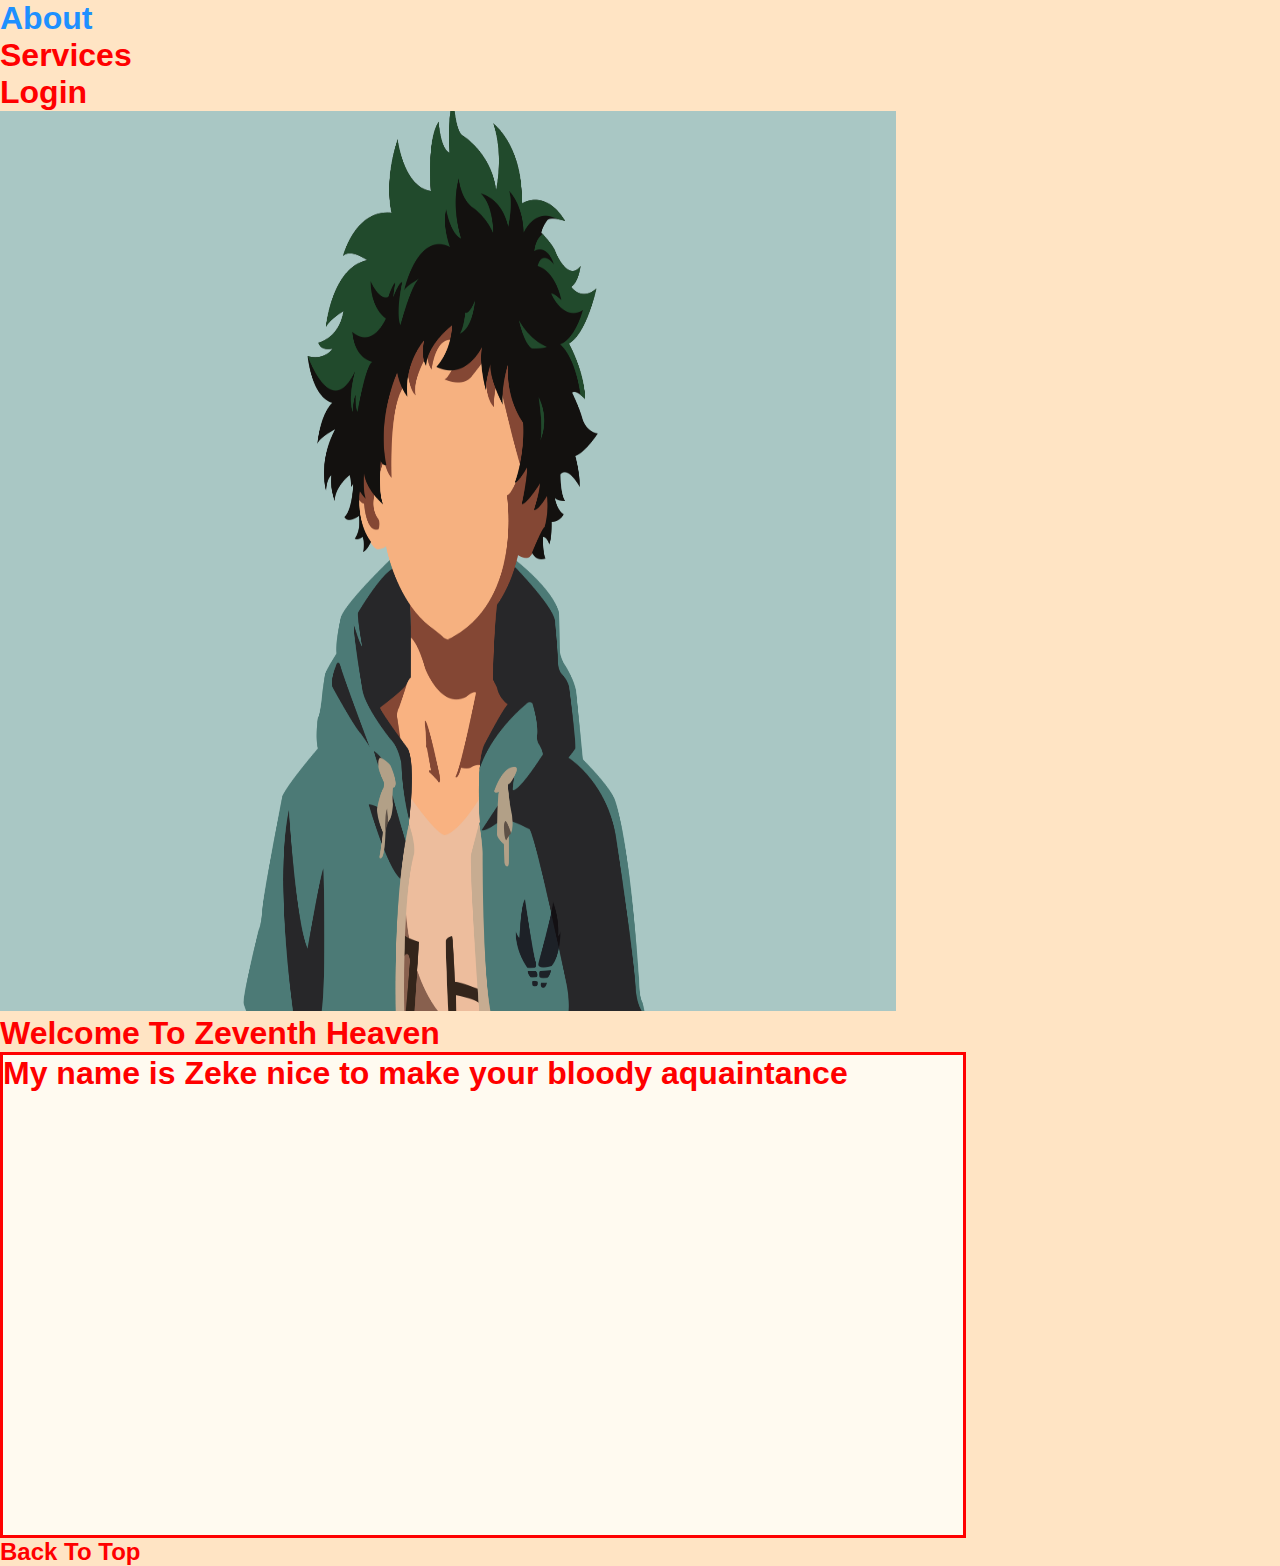
==== index.html @ c17187b0 "initial commit" ====
<!DOCTYPE html>
<html lang="en">
  <head>
    <meta charset="UTF-8" />
    <meta http-equiv="X-UA-Compatible" content="IE=edge" />
    <meta name="viewport" content="width=device-width, initial-scale=1.0" />
    <title>Home</title>
    <link rel="stylesheet" href="./css/styles.css" />
  </head>
  <body id="House">
    <nav>
      <h1>
        <a href="Untitled-1 (2).html" target="_blank"  class="linked"
          >About</a>
      </h1>
      <h1>
        <a href="Uncharted.html" target="_blank" class="linked">Services</a>
      </h1>
      <h1>
        <a href="Untitled-1.html" target="_blank" class="linked">Login</a>
    </nav>
      <img src="Fresh Deku.png" alt="Deku" id="Izuku" />
      <h1>Welcome To Zeventh Heaven</h1>
      <div>
        <h1 class="Zeke">My name is Zeke nice to make your bloody aquaintance</h1>
      </div>
    </h1>
    <h2>
      <a href="#House" class="Beginning">Back To Top</a>
    </h2>
  </body>
</html>
---- css/styles.css ----
* {
  margin: 0;
}
#First {
  color: rgb(210, 18, 10);
  background: bisque;
}
#House {
  background: bisque;
  color: red;
}
#Izuku {
  height: 100vh;
  width: 70vw;
}
div {
  background-color: floralwhite;
  border-style: solid;
  width: 60rem;
  height: 30rem;
  font-weight: 900;
  position: relative;
}
body {
  font-family: helvetica;
  text-decoration: none;
}
a {
  text-decoration: none;
  background-color: bisque;
  color: red;
  display: block;
}
#Beginning {
  background-color: black;
}

.linked {
  margin-top: 0;
  top: 0;
  position: sticky;
}
/* #Morales {
  z-index: 4;
  position: absolute;
  top: -2;
} */
h1:hover {
  background-color: black;
  color: coral;
  transition-property: all;
  transition-duration: 1s;
}
div:hover {
  background-color: black;
  color: coral;
  transition-property: all;
  transition-duration: 1s;
}
a:visited {
  color: purple;
}
a:hover,
a:focus {
  color: dodgerblue;
}
a:active {
  color: red;
}
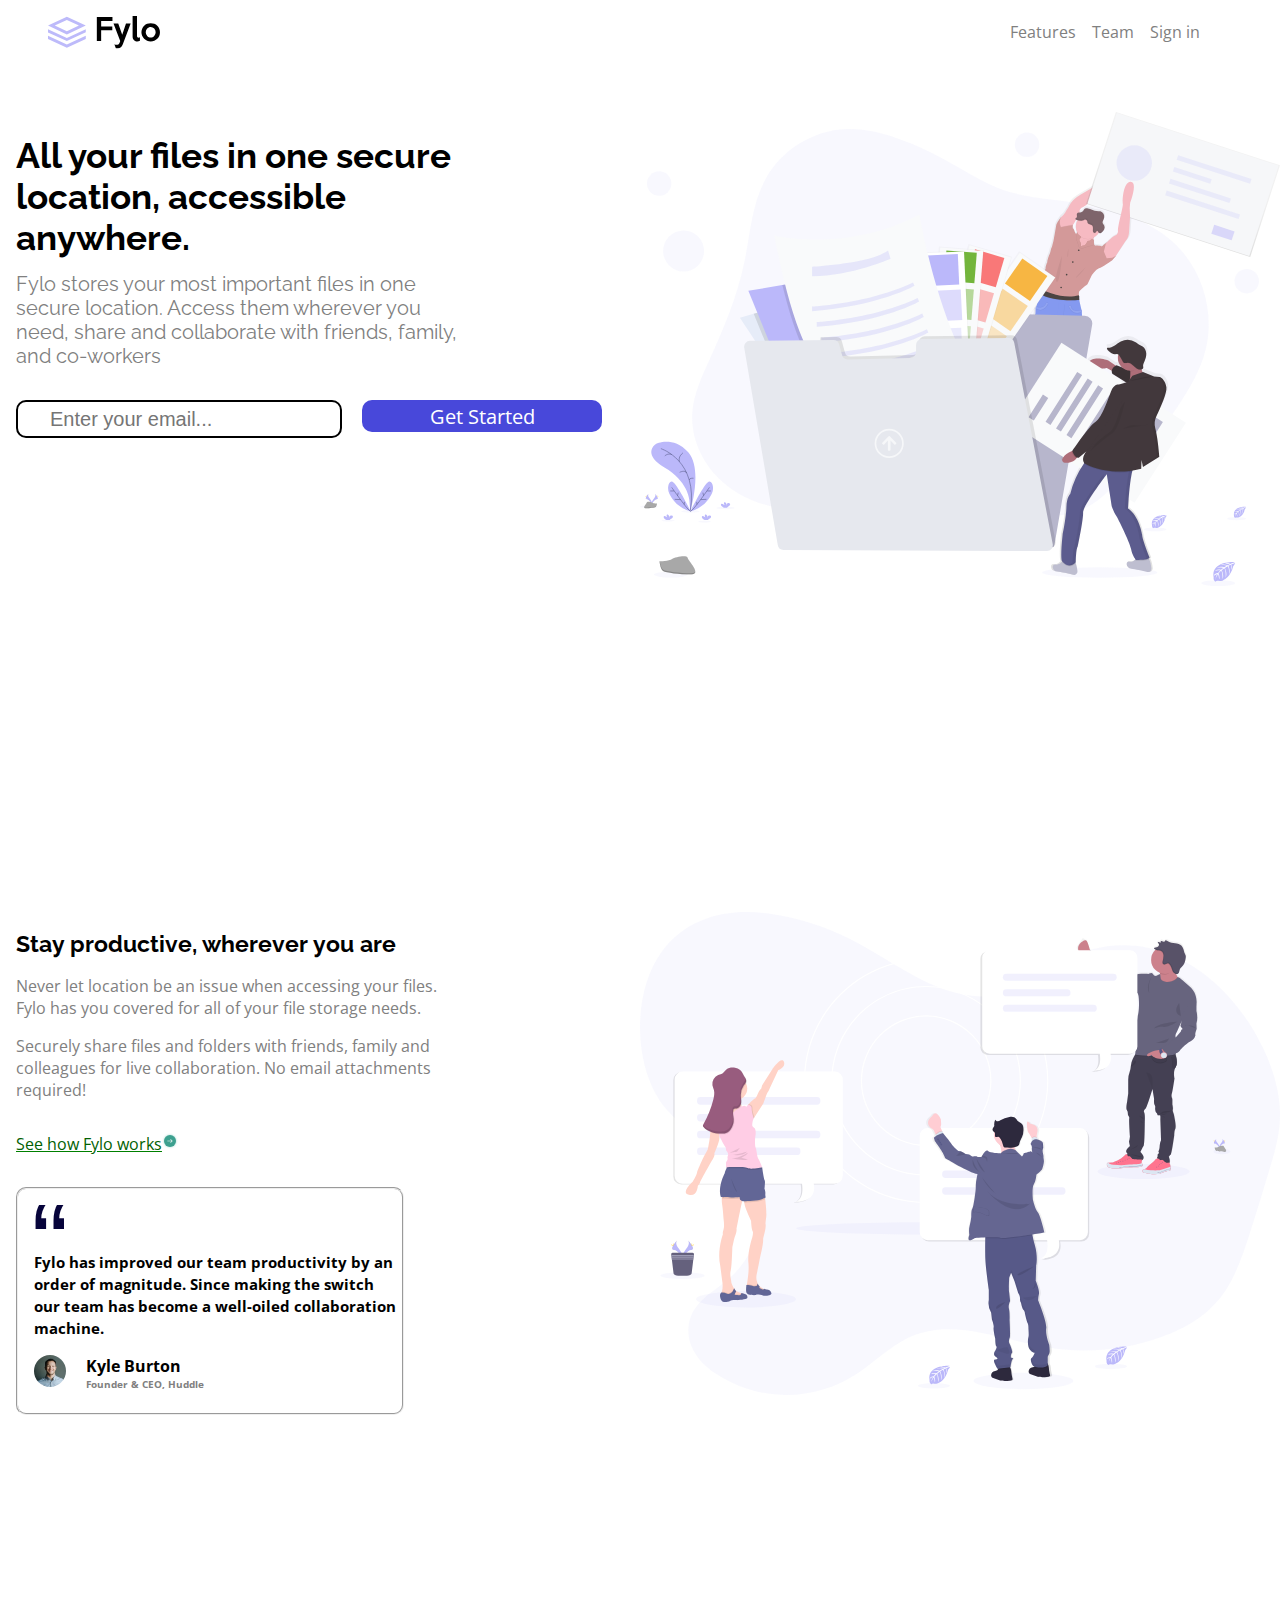
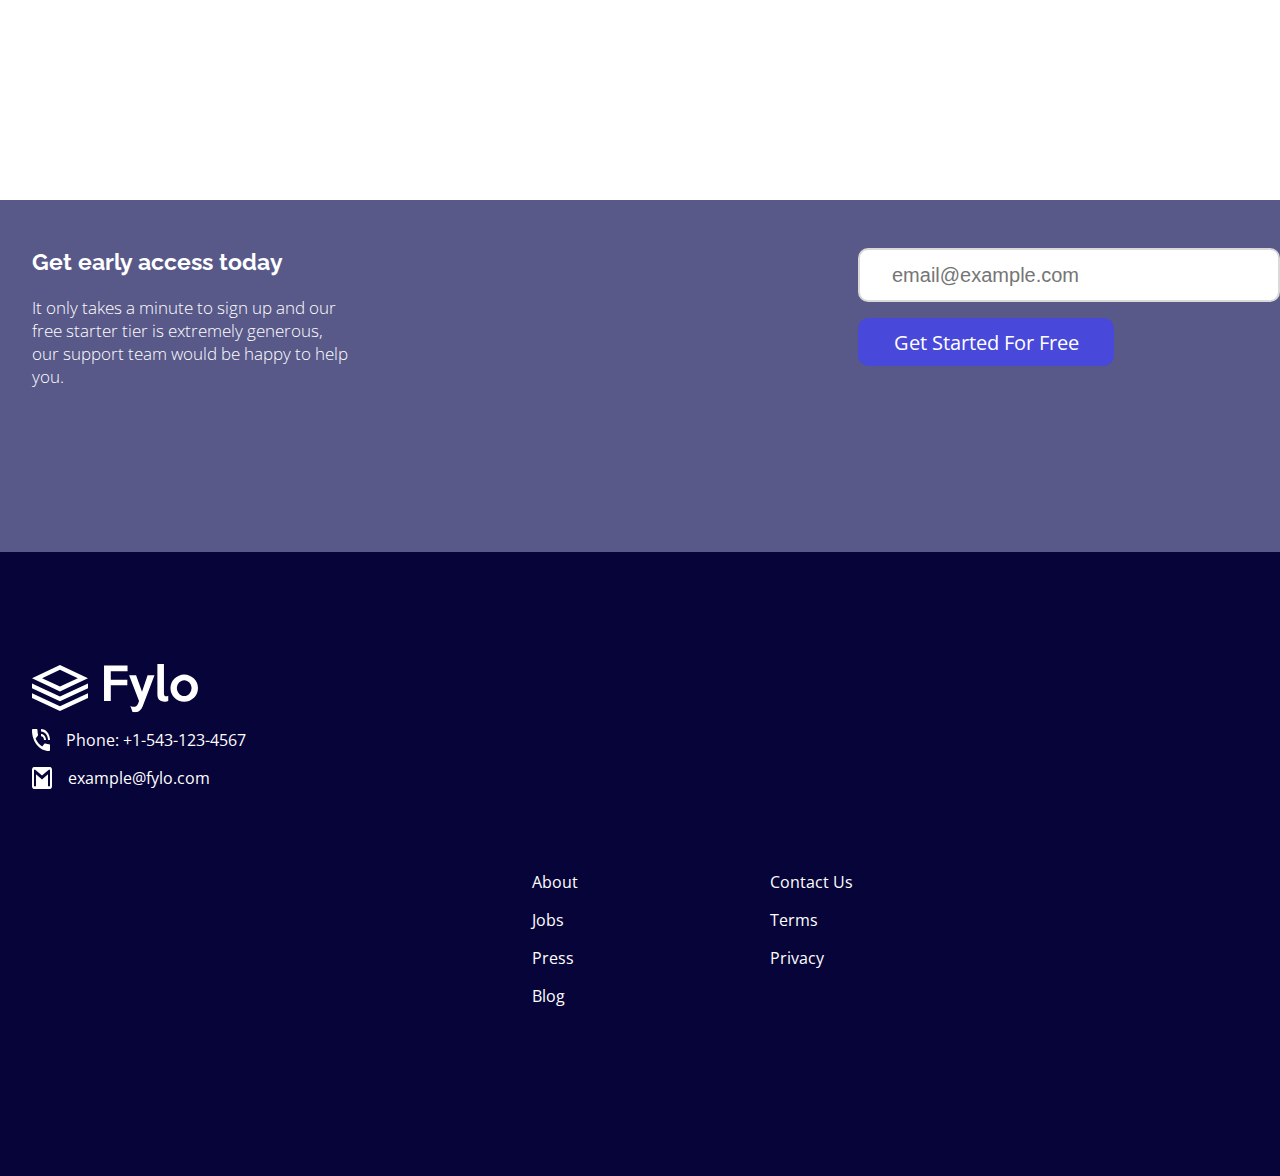
==== commit 61716469: "change index.html" ====
--- a/index.html
+++ b/index.html
@@ -2,31 +2,113 @@
 <html lang="en">
   <head>
     <meta charset="UTF-8" />
-    <meta http-equiv="X-UA-Compatible" content="IE=edge" />
     <meta name="viewport" content="width=device-width, initial-scale=1.0" />
-    <title>Home</title>
-    <link rel="stylesheet" href="./css/styles.css" />
+    <title>Fylo Landing Page</title>
+    <link rel="stylesheet" href="Untitled-1.css" />
   </head>
-  <body id="House">
+  <body>
     <nav>
-      <h1>
-        <a href="Untitled-1 (2).html" target="_blank"  class="linked"
-          >About</a>
-      </h1>
-      <h1>
-        <a href="Uncharted.html" target="_blank" class="linked">Services</a>
-      </h1>
-      <h1>
-        <a href="Untitled-1.html" target="_blank" class="linked">Login</a>
+      <div class="navbar">
+        <div class="logo"><img src="logo - Copy.svg" alt="logo" class="fylo" /></div>
+        <div class="beginning">
+          <div class="nav"><a href="index.html" class="toplink">Features</a></div>
+          <div class="nav"><a href="index.html" class="toplink">Team</a></div>
+          <div class="nav"><a href="index.html" class="toplink">Sign in</a></div>
+        </div>
+      </div>
+      <div>
+        <div>
+          <div class="okan">
+            <div class="image">
+              <img
+              src="illustration-1.svg"
+              alt="illustration-1"
+              class="illustration-1"
+            />
+            <div class="meji">
+              <div class="heading">
+                <h1>All your files in one secure location, accessible anywhere.</h1>
+              </div>
+              <div class="sub-heading">
+                Fylo stores your most important files in one secure location. Access
+                them wherever you need, share and collaborate with friends, family,
+                and co-workers
+              </div>
+              <div class="inner">
+                <div class="email">
+                  <input
+                    type="email"
+                    name="email"
+                    id="email"
+                    placeholder="Enter your email..."
+                  />
+                </div>
+                <div class="startcontainer">
+                  <div class="start">
+                    <a href="index.html" class="starting">Get Started</a>
+                  </div>
+                </div>
+              </div>
+            </div>
+            </div>
+          </div class="two">
+          </div>
+        <div class="image"><img src="illustration-2.svg" alt="illustration-2" class="illustration-2"></div>
+        <div class="container"></div>
+        <div class="header"><h2>Stay productive, wherever you are</h2></div>
+        <div class="paragraph">Never let location be an issue when accessing your files. Fylo has you covered for all of your file storage needs.</div>
+        <div class="paragraph">Securely share files and folders with friends, family and colleagues for live collaboration. No email attachments required!</div>
+        <div class="guide"><a href="index.html" class="guidance">See how Fylo works <img src="icon-arrow.svg" alt="arrow"></a></div>
+        <div class="part2">
+          <div class="bubble">
+            <div class="quote"><img src="icon-quotes.svg" alt="quote" class="quotee"></div>
+            <div class="praise">Fylo has improved our team productivity by an order of magnitude. Since making the switch our team has become a well-oiled collaboration machine.</div>
+            <div class="picture"><img src="avatar-testimonial.jpg" alt="kyle" class="kyle">
+              <div class="details">Kyle Burton <span class="title">Founder & CEO, Huddle</span></div>
+            </div>
+          </div>
+        </div>
+        <div class="part3">
+          <div class="grouping">
+            <div class="box">Get early access today</div>
+            <div class="head">It only takes a minute to sign up and our free starter tier is extremely generous, our support team would be happy to help you.</div>
+          </div>
+          <div class="group2">
+            <div class="address">          <input
+              type="email"
+              name="email"
+              id="address"
+              placeholder="email@example.com"
+            /></div>
+            <div class="begin">
+              <a href="index.html" class="starting">Get Started For Free</a>
+            </div>
+          </div>
+        </div>
+        <div class="part4">
+          <div class="section1">
+            <div class="fylologo"><img src="logo.svg" alt="logo"/></div>
+            <div class="phonenumber"><img src="icon-phone.svg" alt="" class="icon-phone"> Phone: +1-543-123-4567</div>
+            <div class="gmail"><img src="icon-email.svg" alt="" class="icon-email"> example@fylo.com</div>
+          </div>
+          <div class="mother">
+            <div class="finallinks">
+              <div><a href="index.html" class="endinglinks">About</a></div>
+              <div><a href="index.html" class="endinglinks">Jobs</a></div>
+              <div><a href="index.html" class="endinglinks">Press</a></div>
+              <div><a href="index.html" class="endinglinks">Blog</a></div>
+            </div>
+            <div class="finallinks2">
+              <div><a href="index.html"  class="endinglinks">Contact Us</a></div>
+              <div><a href="index.html"  class="endinglinks">Terms</a></div>
+              <div><a href="index.html"  class="endinglinks">Privacy</a></div>
+            </div>
+          </div>
+          <div class="handles">
+            <img src="" alt="">
+          </div>
+        </div>
+      </div>
     </nav>
-      <img src="Fresh Deku.png" alt="Deku" id="Izuku" />
-      <h1>Welcome To Zeventh Heaven</h1>
-      <div>
-        <h1 class="Zeke">My name is Zeke nice to make your bloody aquaintance</h1>
-      </div>
-    </h1>
-    <h2>
-      <a href="#House" class="Beginning">Back To Top</a>
-    </h2>
   </body>
 </html>
--- a/Untitled-1.css
+++ b/Untitled-1.css
@@ -0,0 +1,446 @@
+@import url(https://fonts.googleapis.com/css?family=Open+Sans:300,regular,500,600,700,800,300italic,italic,500italic,600italic,700italic,800italic);
+@import url(https://fonts.googleapis.com/css?family=Raleway:100,200,300,regular,500,600,700,800,900,100italic,200italic,300italic,italic,500italic,600italic,700italic,800italic,900italic);
+body {
+  display: grid;
+  margin: 0;
+}
+nav {
+  position: relative;
+}
+nav,
+a {
+  display: inline-block;
+  text-decoration: none;
+  color: gray;
+  font-weight: 400;
+}
+.navbar {
+  margin: 0;
+  height: 7rem;
+  width: 100%;
+  display: flex;
+  font-family: Open Sans;
+}
+.logo {
+  height: 4rem;
+  width: 9rem;
+  padding-top: 1rem;
+  padding-left: 1rem;
+  margin-right: 2rem;
+}
+.fylo {
+  width: 7rem;
+}
+.nav {
+  height: 4rem;
+  margin-right: 1rem;
+  display: flex;
+  align-items: center;
+  justify-content: center;
+}
+.beginning {
+  display: flex;
+  width: 80vw;
+  justify-content: end;
+}
+.illustration-1 {
+  width: 100vw;
+  margin-bottom: 2rem;
+}
+.illustration-2 {
+  width: 100vw;
+  margin-bottom: 2rem;
+}
+.heading {
+  display: flex;
+  justify-content: center;
+  height: 12rem;
+}
+h1 {
+  text-align: center;
+  font-size: 35px;
+  font-family: Raleway;
+  color: black;
+  font-weight: 700;
+}
+.sub-heading {
+  height: 6rem;
+  font-size: 20px;
+  display: flex;
+  text-align: center;
+  font-family: Raleway;
+  margin-bottom: 2rem;
+}
+.email {
+  display: flex;
+  justify-content: center;
+  margin-bottom: 1rem;
+}
+#email {
+  height: 3rem;
+  width: 70vw;
+  font-size: 20px;
+  padding-left: 2rem;
+  color: rgba(128, 128, 128, 0.3);
+  border: solid 2px black;
+  border-radius: 10px;
+}
+.startcontainer {
+  display: flex;
+  justify-content: center;
+  align-items: center;
+}
+.start {
+  background-color: rgb(72, 72, 218);
+  text-decoration: none;
+  display: flex;
+  justify-content: center;
+  align-items: center;
+  height: 3rem;
+  width: 80vw;
+  border-radius: 10px;
+  margin-bottom: 4rem;
+}
+.starting {
+  color: white;
+  font-size: 20px;
+  font-family: Open Sans;
+}
+.two {
+  font-family: Raleway;
+}
+.header {
+  text-align: center;
+  font-size: 15px;
+  font-family: Raleway;
+  color: black;
+  font-weight: 700;
+}
+.paragraph {
+  margin-bottom: 1rem;
+  width: 99vw;
+  margin-left: 1rem;
+  font-family: Open Sans;
+  line-height: 22px;
+}
+.guide {
+  display: flex;
+  text-align: center;
+  justify-content: center;
+  align-items: center;
+  margin-bottom: 2rem;
+  margin-top: 2rem;
+}
+.guidance {
+  color: rgb(2, 95, 2);
+  text-decoration: underline green;
+  font-family: Open Sans;
+}
+.part2 {
+  display: flex;
+  justify-content: center;
+  align-items: center;
+}
+.bubble {
+  background-color: white;
+  height: 14rem;
+  width: 80vw;
+  border-radius: 10px;
+  border: groove 2px;
+  margin-bottom: 4rem;
+}
+.quotee {
+  width: 2rem;
+  padding-top: 1rem;
+  padding-left: 1rem;
+  margin-bottom: 1rem;
+}
+.praise {
+  margin-left: 1rem;
+  font-family: Open Sans;
+  font-size: 15px;
+  color: black;
+  font-weight: bold;
+  line-height: 22px;
+}
+.picture {
+  display: flex;
+  margin-bottom: 4rem;
+}
+.details {
+  width: 8rem;
+  margin-top: 1rem;
+  margin-left: 20px;
+  font-family: Open Sans;
+  color: black;
+  font-weight: bolder;
+}
+.kyle {
+  height: 2rem;
+  margin-left: 1rem;
+  margin-top: 1rem;
+  border-radius: 1rem;
+}
+.title {
+  font-size: 10px;
+  color: gray;
+}
+.part3 {
+  height: 22rem;
+  width: 100%;
+  margin-left: 0;
+  /* margin-right: 0; */
+  background-color: hsl(238, 22%, 44%);
+}
+.box {
+  color: white;
+  /* display: flex; */
+  text-align: center;
+  font-size: 23px;
+  font-family: Raleway;
+  font-weight: bold;
+  height: 3rem;
+  padding-top: 1rem;
+  clear: both;
+}
+.head {
+  color: white;
+  text-align: center;
+  font-family: Open Sans;
+  font-size: 17px;
+  font-weight: lighter;
+  width: 20rem;
+}
+.grouping {
+  display: grid;
+  justify-content: center;
+  align-items: center;
+  margin-bottom: 1rem;
+}
+.address {
+  display: flex;
+  justify-content: center;
+  margin-bottom: 1rem;
+}
+#address {
+  height: 3rem;
+  width: 70vw;
+  font-size: 20px;
+  padding-left: 2rem;
+  color: rgba(128, 128, 128, 0.3);
+  border: solid 2px;
+  border-radius: 10px;
+}
+.begin {
+  background-color: rgb(72, 72, 218);
+  text-decoration: none;
+  display: flex;
+  justify-content: center;
+  align-items: center;
+  height: 3rem;
+  width: 80vw;
+  border-radius: 10px;
+  margin-bottom: 4rem;
+}
+.group2 {
+  display: grid;
+  justify-content: center;
+  align-items: center;
+}
+.part4 {
+  background-color: hsl(243, 87%, 12%);
+  height: 39rem;
+  width: 100%;
+}
+.fylologo {
+  padding-left: 2rem;
+  padding-top: 3rem;
+}
+.phonenumber {
+  color: white;
+  padding-left: 2rem;
+  padding-top: 3rem;
+  font-family: Open Sans;
+  margin-bottom: 1rem;
+}
+.gmail {
+  color: white;
+  padding-left: 2rem;
+  font-family: Open Sans;
+  margin-bottom: 2rem;
+}
+.icon-phone {
+  margin-right: 1rem;
+}
+.icon-email {
+  margin-right: 1rem;
+}
+.toplink:hover {
+  color: blue;
+  transition: all;
+  transition: 1s;
+}
+.guidance:hover {
+  color: blue;
+  transition: all;
+  transition-duration: 1s;
+}
+.finallinks {
+  margin-bottom: 2rem;
+}
+.finallinks2 {
+  margin-bottom: 2rem;
+}
+.endinglinks {
+  color: white;
+  padding-left: 2rem;
+  font-family: Open Sans;
+  margin-bottom: 1rem;
+}
+.endinglinks:hover {
+  color: blue;
+  transition: all 1s;
+}
+@media (min-width: 600px) {
+  body {
+    display: flex;
+  }
+  .okan {
+    height: 50rem;
+    display: grid;
+  }
+  img {
+    float: right;
+  }
+  .illustration-1 {
+    width: 50vw;
+    float: right;
+  }
+  .illustration-2 {
+    width: 50vw;
+  }
+  .meji {
+    width: 50%;
+    height: 30rem;
+    margin-left: 1rem;
+    /* display: grid; */
+  }
+  .heading {
+    height: 4rem;
+    margin-bottom: 3rem;
+    display: grid;
+    text-align: start;
+    justify-content: start;
+    width: 29rem;
+  }
+  .sub-heading {
+    display: grid;
+    text-align: start;
+    width: 28rem;
+    padding-top: 3rem;
+  }
+  h1 {
+    text-align: start;
+  }
+  #email {
+    width: 18rem;
+    height: 2rem;
+    margin-right: 20px;
+  }
+  .start {
+    width: 15rem;
+    height: 2rem;
+  }
+  .inner {
+    display: flex;
+  }
+  .image {
+    float: right;
+    height: 888px;
+  }
+  .header {
+    text-align: start;
+    margin-left: 1rem;
+  }
+  .paragraph {
+    width: 27rem;
+  }
+  .part3 {
+    width: 100vw;
+    display: flex;
+  }
+  #address {
+    width: 30vw;
+  }
+  .begin {
+    width: 20vw;
+  }
+  .grouping {
+    display: block;
+    width: 30vw;
+    text-align: start;
+    margin-left: 2rem;
+    margin-right: 28rem;
+  }
+  .box {
+    text-align: start;
+    padding-top: 3rem;
+  }
+  .head {
+    text-align: start;
+  }
+  .group2 {
+    display: block;
+    justify-content: end;
+    padding-top: 3rem;
+  }
+  .bubble {
+    width: 30vw;
+    display: grid;
+  }
+  .part2 {
+    display: block;
+    margin-left: 1rem;
+  }
+  .guide {
+    display: block;
+    margin-left: 1rem;
+    text-align: start;
+  }
+  .icon-phone {
+    display: flex;
+    justify-content: start;
+  }
+  .phonenumber {
+    display: flex;
+    justify-content: start;
+    padding-top: 1rem;
+  }
+  .gmail {
+    display: flex;
+    justify-content: start;
+  }
+  .fylologo {
+    display: flex;
+    justify-content: start;
+    padding-top: 7rem;
+  }
+  .finallinks {
+    margin-right: 10rem;
+  }
+  .mother {
+    position: relative;
+    top: 50px;
+    left: 500px;
+    display: flex;
+  }
+  .details {
+    display: grid;
+  }
+  .quote {
+    display: flex;
+    justify-content: start;
+    align-items: start;
+    text-align: start;
+  }
+}
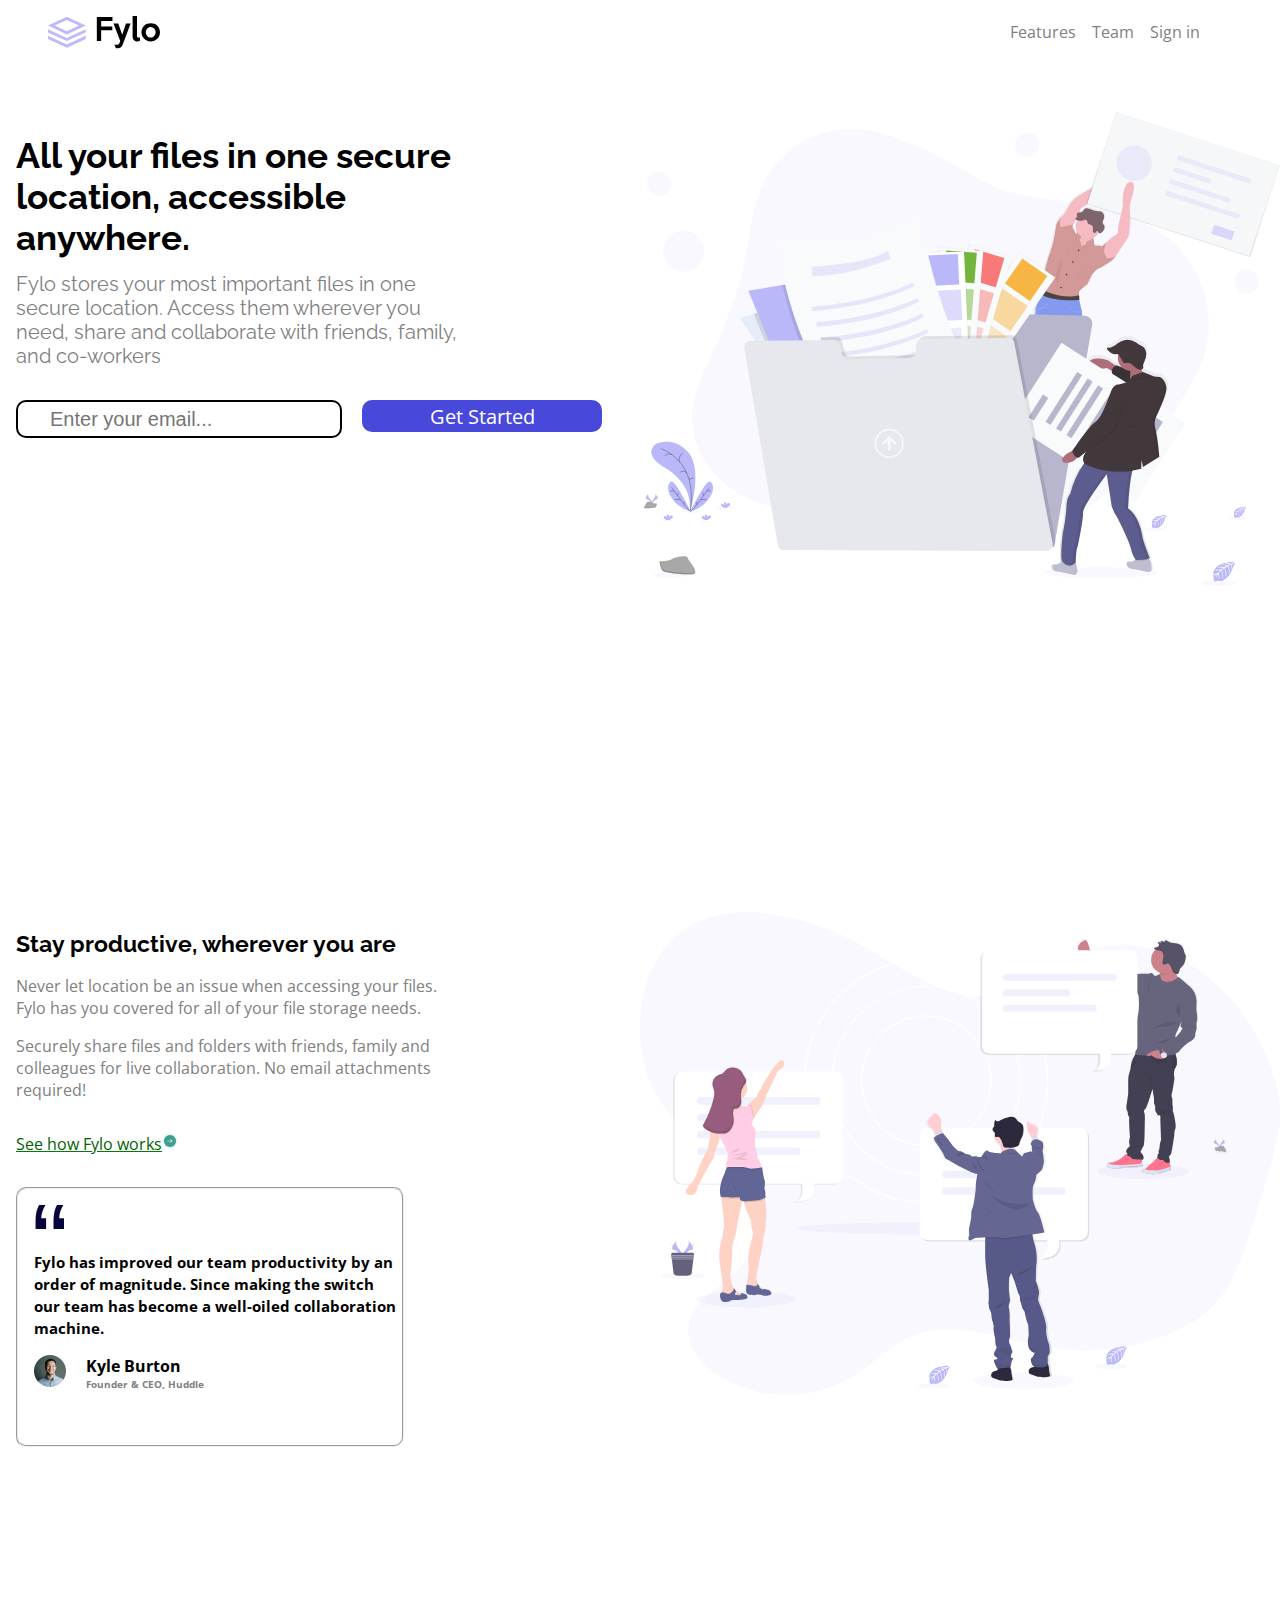
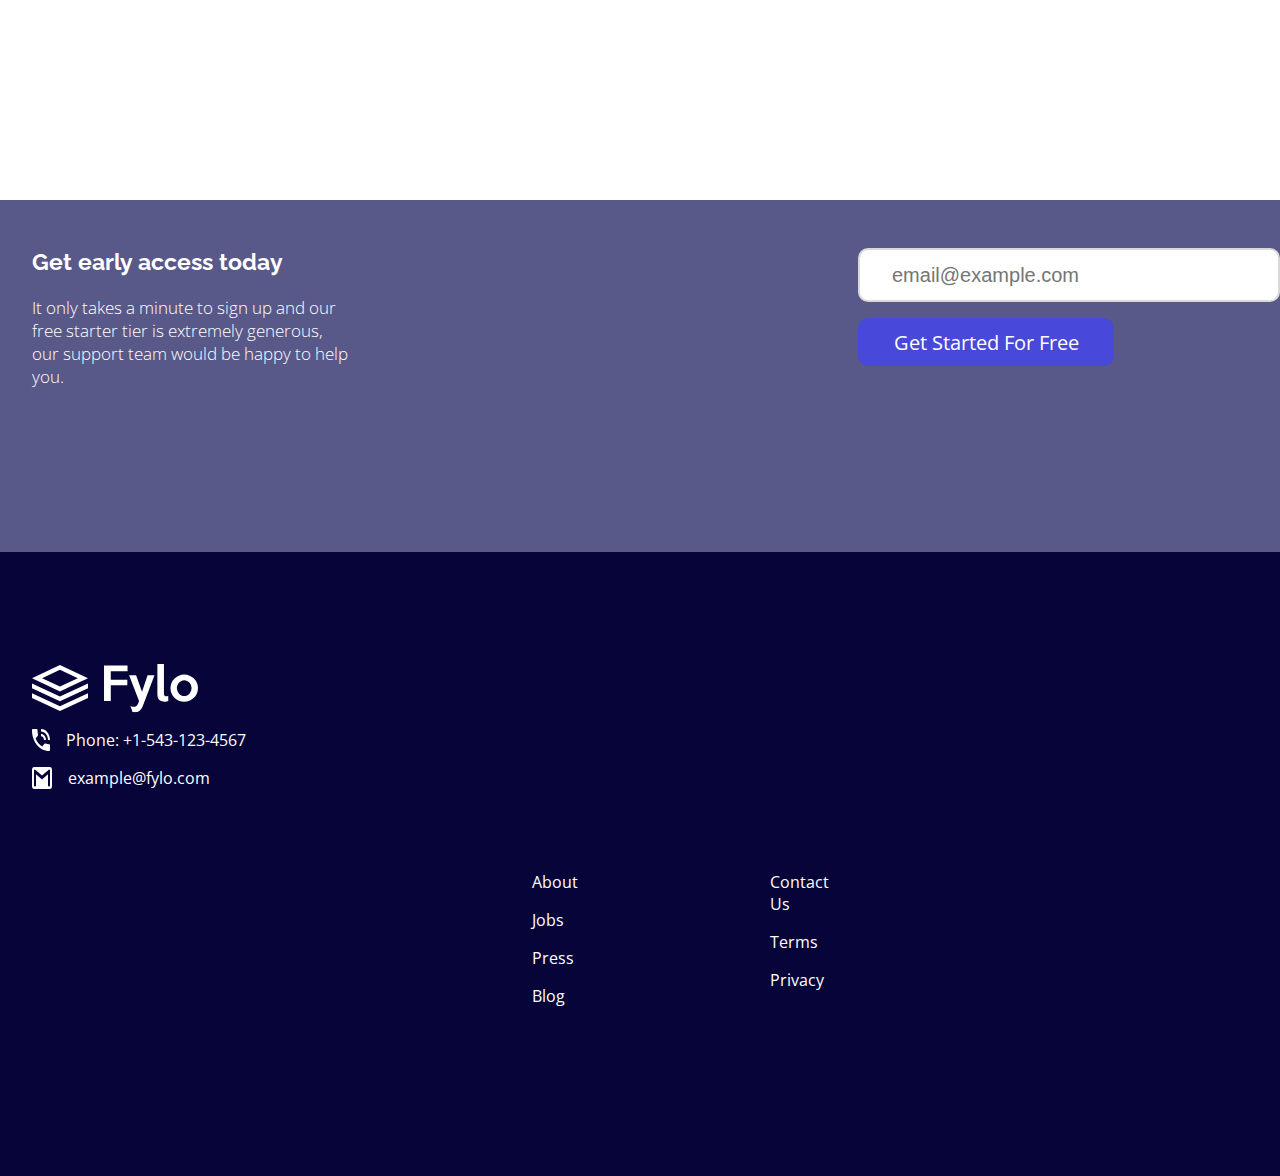
==== commit b1e5f4a1: "change of links" ====
--- a/index.html
+++ b/index.html
@@ -11,9 +11,9 @@
       <div class="navbar">
         <div class="logo"><img src="logo - Copy.svg" alt="logo" class="fylo" /></div>
         <div class="beginning">
-          <div class="nav"><a href="index.html" class="toplink">Features</a></div>
-          <div class="nav"><a href="index.html" class="toplink">Team</a></div>
-          <div class="nav"><a href="index.html" class="toplink">Sign in</a></div>
+          <div class="nav"><a href="Untitled-1 (2).html" class="toplink">Features</a></div>
+          <div class="nav"><a href="Untitled-1 (2).html" class="toplink">Team</a></div>
+          <div class="nav"><a href="Untitled-1 (2).html" class="toplink">Sign in</a></div>
         </div>
       </div>
       <div>
@@ -45,7 +45,7 @@
                 </div>
                 <div class="startcontainer">
                   <div class="start">
-                    <a href="index.html" class="starting">Get Started</a>
+                    <a href="Untitled-1 (2).html" class="starting">Get Started</a>
                   </div>
                 </div>
               </div>
@@ -58,7 +58,7 @@
         <div class="header"><h2>Stay productive, wherever you are</h2></div>
         <div class="paragraph">Never let location be an issue when accessing your files. Fylo has you covered for all of your file storage needs.</div>
         <div class="paragraph">Securely share files and folders with friends, family and colleagues for live collaboration. No email attachments required!</div>
-        <div class="guide"><a href="index.html" class="guidance">See how Fylo works <img src="icon-arrow.svg" alt="arrow"></a></div>
+        <div class="guide"><a href="Untitled-1 (2).html" class="guidance">See how Fylo works <img src="icon-arrow.svg" alt="arrow"></a></div>
         <div class="part2">
           <div class="bubble">
             <div class="quote"><img src="icon-quotes.svg" alt="quote" class="quotee"></div>
@@ -81,7 +81,7 @@
               placeholder="email@example.com"
             /></div>
             <div class="begin">
-              <a href="index.html" class="starting">Get Started For Free</a>
+              <a href="Untitled-1 (2).html" class="starting">Get Started For Free</a>
             </div>
           </div>
         </div>
@@ -93,15 +93,15 @@
           </div>
           <div class="mother">
             <div class="finallinks">
-              <div><a href="index.html" class="endinglinks">About</a></div>
-              <div><a href="index.html" class="endinglinks">Jobs</a></div>
-              <div><a href="index.html" class="endinglinks">Press</a></div>
-              <div><a href="index.html" class="endinglinks">Blog</a></div>
+              <div><a href="Untitled-1 (2).html" class="endinglinks">About</a></div>
+              <div><a href="Untitled-1 (2).html" class="endinglinks">Jobs</a></div>
+              <div><a href="Untitled-1 (2).html" class="endinglinks">Press</a></div>
+              <div><a href="Untitled-1 (2).html" class="endinglinks">Blog</a></div>
             </div>
             <div class="finallinks2">
-              <div><a href="index.html"  class="endinglinks">Contact Us</a></div>
-              <div><a href="index.html"  class="endinglinks">Terms</a></div>
-              <div><a href="index.html"  class="endinglinks">Privacy</a></div>
+              <div><a href="Untitled-1 (2).html"  class="endinglinks">Contact Us</a></div>
+              <div><a href="Untitled-1 (2).html"  class="endinglinks">Terms</a></div>
+              <div><a href="Untitled-1 (2).html"  class="endinglinks">Privacy</a></div>
             </div>
           </div>
           <div class="handles">
--- a/Untitled-1.css
+++ b/Untitled-1.css
@@ -143,7 +143,7 @@
 }
 .bubble {
   background-color: white;
-  height: 14rem;
+  height: 16rem;
   width: 80vw;
   border-radius: 10px;
   border: groove 2px;
@@ -443,4 +443,7 @@
     align-items: start;
     text-align: start;
   }
-}
+  .mother {
+    width: 13rem;
+  }
+}
